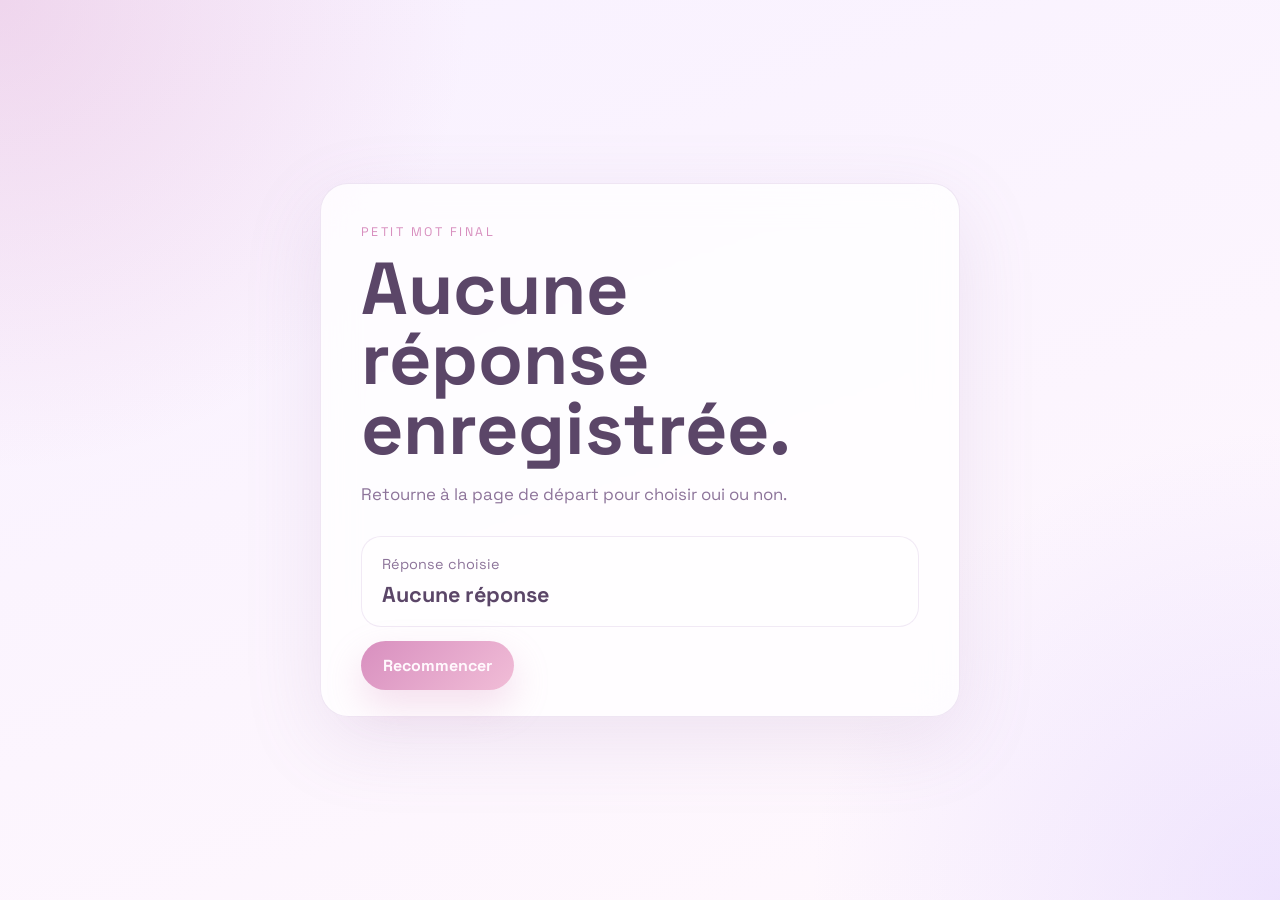
==== result.html @ bc8c7d47 "initial commit" ====
<!doctype html>
<html lang="fr">
  <head>
    <meta charset="utf-8" />
    <meta name="viewport" content="width=device-width, initial-scale=1" />
    <title>Résultat</title>
    <link rel="preconnect" href="https://fonts.googleapis.com" />
    <link rel="preconnect" href="https://fonts.gstatic.com" crossorigin />
    <link href="https://fonts.googleapis.com/css2?family=Space+Grotesk:wght@400;500;700&display=swap" rel="stylesheet" />
    <link rel="stylesheet" href="style.css" />
  </head>
  <body>
    <main class="page shell">
      <section class="card hero">
        <p class="eyebrow">Petit mot final</p>
        <h1 id="resultTitle">Ton message arrive...</h1>
        <p id="resultText" class="lead"></p>

        <div class="result-box">
          <span class="label">Réponse choisie</span>
          <strong id="resultAnswer">Aucune réponse enregistrée</strong>
        </div>

        <a class="button" href="index.html">Recommencer</a>
      </section>
    </main>

    <script src="app.js"></script>
  </body>
</html>
---- style.css ----
:root {
  color-scheme: dark;
  --bg: #f8f1ff;
  --bg-2: #fff8fd;
  --card: rgba(255, 255, 255, 0.76);
  --border: rgba(168, 123, 189, 0.18);
  --text: #5b4668;
  --muted: #8d749a;
  --accent: #d88fbf;
  --accent-2: #c8b4ff;
  --danger: #e48eb0;
  --shadow: 0 24px 80px rgba(146, 110, 163, 0.14);
}

* {
  box-sizing: border-box;
}

html,
body {
  min-height: 100%;
}

body {
  margin: 0;
  font-family: "Space Grotesk", sans-serif;
  color: var(--text);
  background:
    radial-gradient(circle at top left, rgba(216, 143, 191, 0.28), transparent 30%),
    radial-gradient(circle at bottom right, rgba(200, 180, 255, 0.3), transparent 30%),
    linear-gradient(160deg, var(--bg), var(--bg-2));
}

.shell {
  min-height: 100vh;
  display: grid;
  place-items: center;
  padding: 24px;
}

.card {
  width: min(640px, 100%);
  padding: clamp(24px, 4vw, 40px);
  border: 1px solid var(--border);
  border-radius: 28px;
  background: var(--card);
  box-shadow: var(--shadow);
  backdrop-filter: blur(18px);
}

.eyebrow {
  margin: 0 0 14px;
  text-transform: uppercase;
  letter-spacing: 0.2em;
  font-size: 0.78rem;
  color: var(--accent);
}

h1 {
  margin: 0;
  font-size: clamp(2.2rem, 7vw, 4.6rem);
  line-height: 0.95;
}

.lead {
  margin: 18px 0 0;
  max-width: 36rem;
  color: var(--muted);
  font-size: 1.05rem;
  line-height: 1.6;
}

.choices,
.actions {
  margin-top: 28px;
  display: flex;
  gap: 14px;
  flex-wrap: wrap;
}

.choice,
.button,
.link {
  border: 0;
  border-radius: 999px;
  padding: 14px 22px;
  font: inherit;
  font-weight: 700;
  text-decoration: none;
  cursor: pointer;
  transition: transform 0.18s ease, box-shadow 0.18s ease, background 0.18s ease;
}

.choice:hover,
.button:hover,
.link:hover {
  transform: translateY(-2px);
}

.choice.yes,
.button {
  color: #fff9fd;
  background: linear-gradient(135deg, #d88fbf, #f1bdd7);
  box-shadow: 0 16px 36px rgba(216, 143, 191, 0.28);
}

.choice.no {
  color: #5b4668;
  background: linear-gradient(135deg, #ffffff, #efe4ff);
  box-shadow: 0 16px 36px rgba(200, 180, 255, 0.24);
}

.link {
  color: var(--text);
  background: rgba(255, 255, 255, 0.52);
  border: 1px solid rgba(168, 123, 189, 0.14);
}

.hint {
  margin: 22px 0 0;
  color: var(--muted);
  font-size: 0.95rem;
}

.result-box {
  margin: 28px 0;
  padding: 18px 20px;
  border-radius: 20px;
  border: 1px solid rgba(168, 123, 189, 0.16);
  background: rgba(255, 255, 255, 0.56);
}

.label {
  display: block;
  margin-bottom: 8px;
  color: var(--muted);
  font-size: 0.9rem;
}

#resultAnswer {
  font-size: 1.35rem;
}

@media (max-width: 520px) {
  .card {
    border-radius: 22px;
  }

  .choice,
  .button,
  .link {
    width: 100%;
    justify-content: center;
    text-align: center;
  }
}
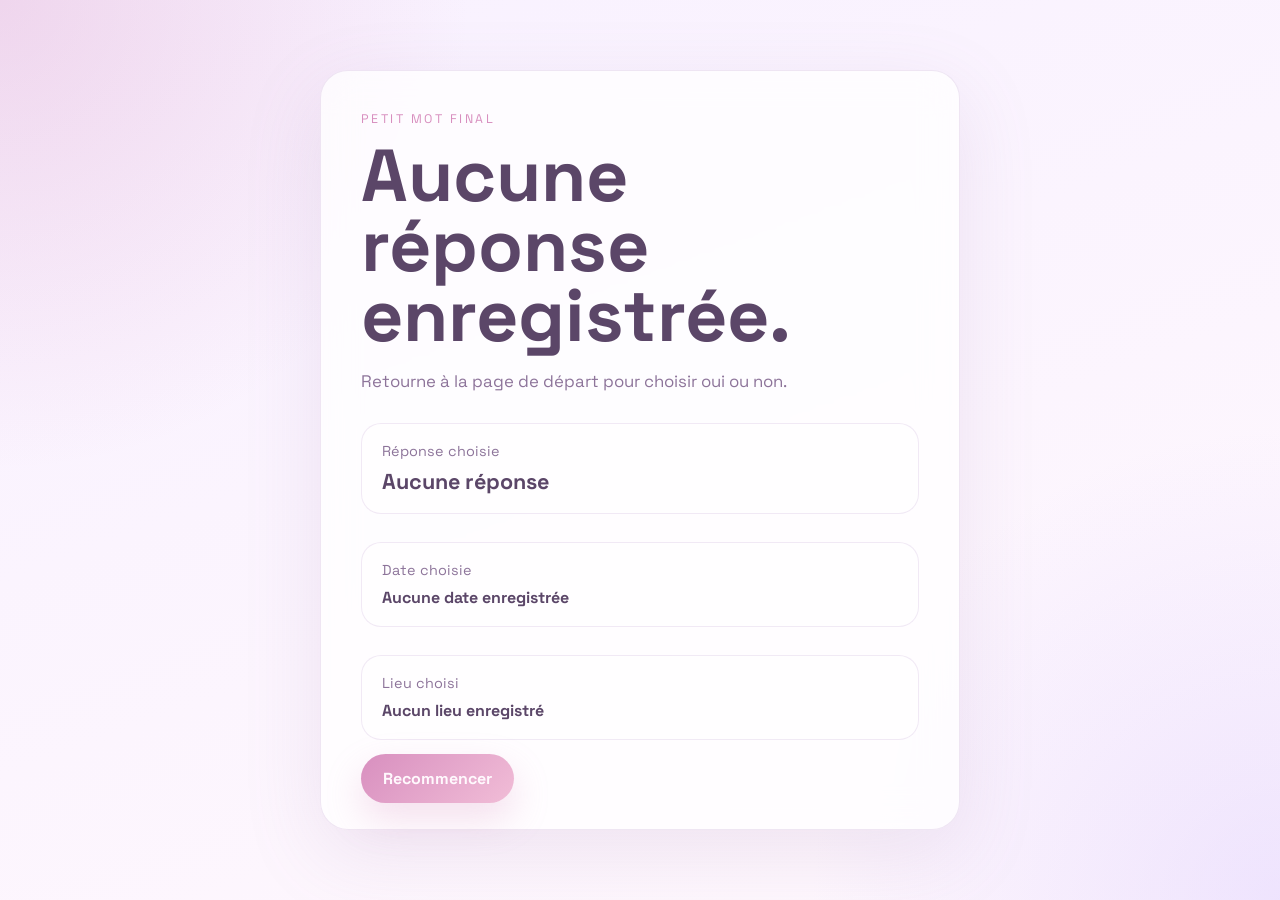
==== commit a63a4273: "Add date and location selection features with corresponding UI updates - Implemented functions to sa" ====
--- a/result.html
+++ b/result.html
@@ -21,6 +21,16 @@
           <strong id="resultAnswer">Aucune réponse enregistrée</strong>
         </div>
 
+        <div class="result-box">
+          <span class="label">Date choisie</span>
+          <strong id="resultDate">Aucune date enregistrée</strong>
+        </div>
+
+        <div class="result-box">
+          <span class="label">Lieu choisi</span>
+          <strong id="resultLocation">Aucun lieu enregistré</strong>
+        </div>
+
         <a class="button" href="index.html">Recommencer</a>
       </section>
     </main>
--- a/style.css
+++ b/style.css
@@ -70,12 +70,48 @@
   line-height: 1.6;
 }
 
+.stack-form {
+  margin-top: 28px;
+}
+
+.field {
+  display: grid;
+  gap: 10px;
+  color: var(--text);
+  font-size: 0.98rem;
+  font-weight: 700;
+}
+
+.date-input,
+.select-input {
+  width: min(100%, 360px);
+  padding: 14px 16px;
+  border-radius: 18px;
+  border: 1px solid rgba(168, 123, 189, 0.2);
+  background: rgba(255, 255, 255, 0.76);
+  color: var(--text);
+  font: inherit;
+  box-shadow: inset 0 1px 0 rgba(255, 255, 255, 0.75);
+}
+
+.date-input:focus,
+.select-input:focus {
+  outline: 2px solid rgba(216, 143, 191, 0.4);
+  outline-offset: 2px;
+}
+
 .choices,
 .actions {
   margin-top: 28px;
   display: flex;
   gap: 14px;
   flex-wrap: wrap;
+}
+
+.choices {
+  position: relative;
+  min-height: 180px;
+  align-items: flex-start;
 }
 
 .choice,
@@ -110,6 +146,13 @@
   box-shadow: 0 16px 36px rgba(200, 180, 255, 0.24);
 }
 
+.choice.no.is-moving {
+  position: absolute;
+  z-index: 3;
+  transition: top 0.42s cubic-bezier(0.2, 0.8, 0.2, 1), left 0.42s cubic-bezier(0.2, 0.8, 0.2, 1), transform 0.42s ease;
+  transform: rotate(10deg) scale(1.05);
+}
+
 .link {
   color: var(--text);
   background: rgba(255, 255, 255, 0.52);
@@ -146,6 +189,10 @@
     border-radius: 22px;
   }
 
+  .choices {
+    min-height: 220px;
+  }
+
   .choice,
   .button,
   .link {
@@ -153,4 +200,13 @@
     justify-content: center;
     text-align: center;
   }
+
+  .choice.no.is-moving {
+    width: auto;
+  }
+
+  .date-input,
+  .select-input {
+    width: 100%;
+  }
 }
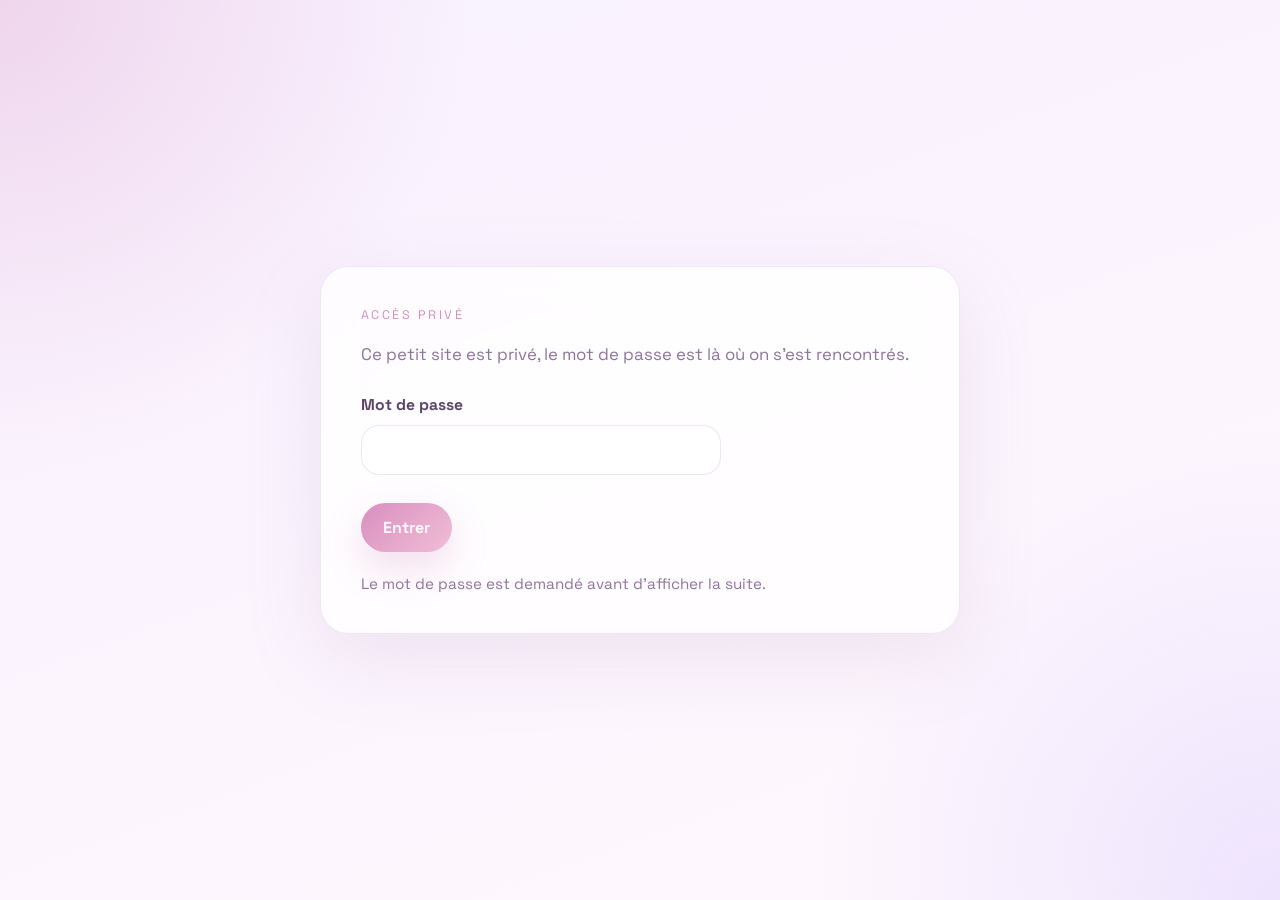
==== commit 3ea9c7a8: "Enhance user interaction by updating password prompt and restructuring choice form; implement result" ====
--- a/result.html
+++ b/result.html
@@ -31,7 +31,13 @@
           <strong id="resultLocation">Aucun lieu enregistré</strong>
         </div>
 
-        <a class="button" href="index.html">Recommencer</a>
+        <form class="stack-form" id="resultSubmitForm">
+          <div class="actions">
+            <button class="button" type="submit">Envoyer</button>
+            <a class="link" href="index.html">Recommencer</a>
+          </div>
+          <p class="hint" id="resultSubmitStatus"></p>
+        </form>
       </section>
     </main>
 
--- a/style.css
+++ b/style.css
@@ -74,6 +74,15 @@
   margin-top: 28px;
 }
 
+.is-hidden {
+  display: none !important;
+}
+
+.auth-gate,
+.site-content {
+  width: 100%;
+}
+
 .field {
   display: grid;
   gap: 10px;
@@ -82,7 +91,13 @@
   font-weight: 700;
 }
 
+.field.is-hidden {
+  display: none;
+}
+
 .date-input,
+.text-input,
+.password-input,
 .select-input {
   width: min(100%, 360px);
   padding: 14px 16px;
@@ -95,6 +110,8 @@
 }
 
 .date-input:focus,
+.text-input:focus,
+.password-input:focus,
 .select-input:focus {
   outline: 2px solid rgba(216, 143, 191, 0.4);
   outline-offset: 2px;
@@ -206,6 +223,7 @@
   }
 
   .date-input,
+  .text-input,
   .select-input {
     width: 100%;
   }
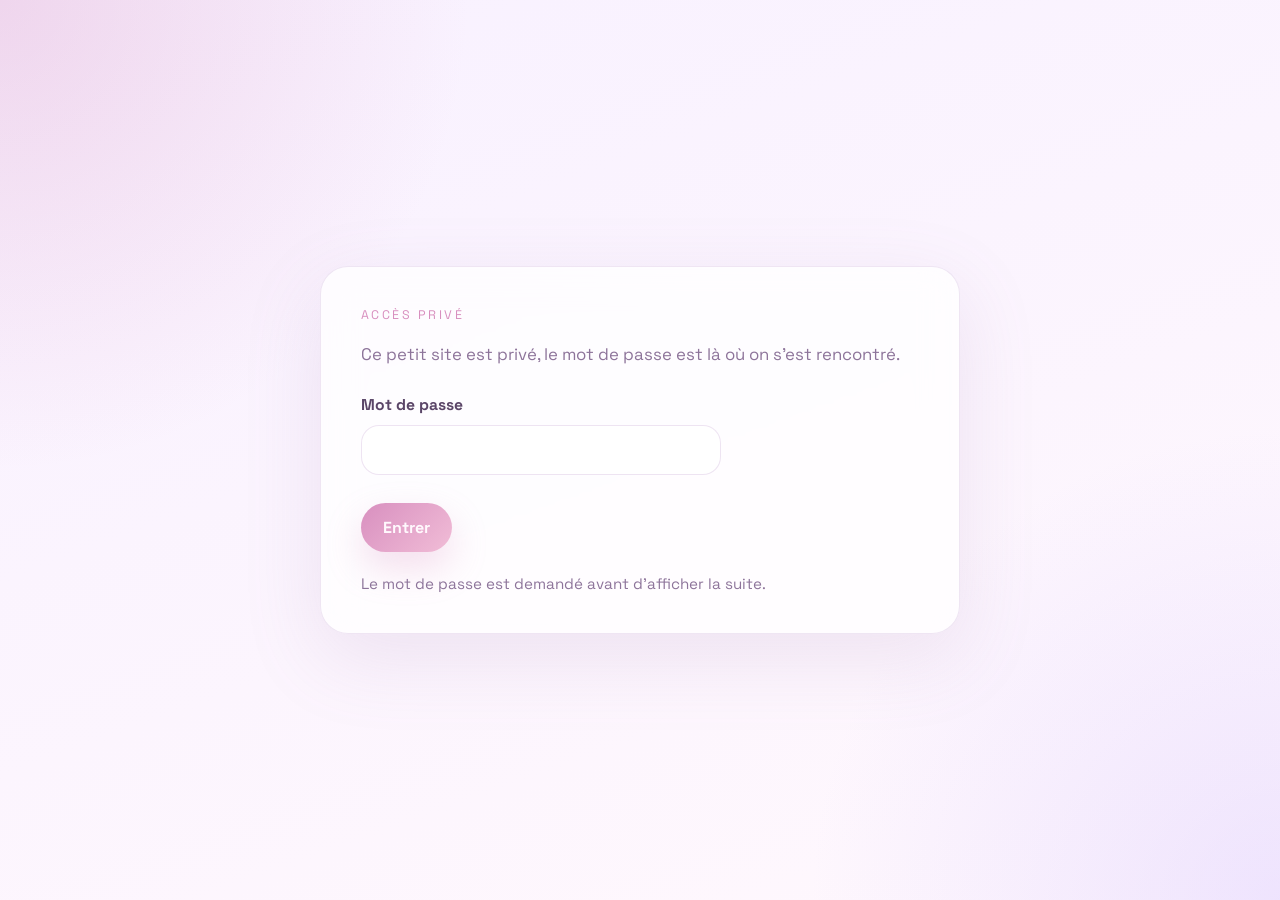
==== commit 0b3f0537: "Add time input for appointment scheduling; update related forms and results display" ====
--- a/result.html
+++ b/result.html
@@ -27,6 +27,11 @@
         </div>
 
         <div class="result-box">
+          <span class="label">Heure choisie</span>
+          <strong id="resultTime">Aucune heure enregistrée</strong>
+        </div>
+
+        <div class="result-box">
           <span class="label">Lieu choisi</span>
           <strong id="resultLocation">Aucun lieu enregistré</strong>
         </div>
@@ -34,7 +39,7 @@
         <form class="stack-form" id="resultSubmitForm">
           <div class="actions">
             <button class="button" type="submit">Envoyer</button>
-            <a class="link" href="index.html">Recommencer</a>
+            <a class="link" href="step2.html">Précédent</a>
           </div>
           <p class="hint" id="resultSubmitStatus"></p>
         </form>
--- a/style.css
+++ b/style.css
@@ -96,6 +96,7 @@
 }
 
 .date-input,
+.time-input,
 .text-input,
 .password-input,
 .select-input {
@@ -110,6 +111,7 @@
 }
 
 .date-input:focus,
+.time-input:focus,
 .text-input:focus,
 .password-input:focus,
 .select-input:focus {
@@ -166,8 +168,11 @@
 .choice.no.is-moving {
   position: absolute;
   z-index: 3;
-  transition: top 0.42s cubic-bezier(0.2, 0.8, 0.2, 1), left 0.42s cubic-bezier(0.2, 0.8, 0.2, 1), transform 0.42s ease;
-  transform: rotate(10deg) scale(1.05);
+  transition:
+    top var(--move-duration, 0.42s) cubic-bezier(0.2, 0.8, 0.2, 1),
+    left var(--move-duration, 0.42s) cubic-bezier(0.2, 0.8, 0.2, 1),
+    transform var(--move-duration, 0.42s) ease;
+  transform: rotate(var(--move-tilt, 10deg)) scale(var(--move-scale, 1.05));
 }
 
 .link {
@@ -223,6 +228,7 @@
   }
 
   .date-input,
+  .time-input,
   .text-input,
   .select-input {
     width: 100%;
